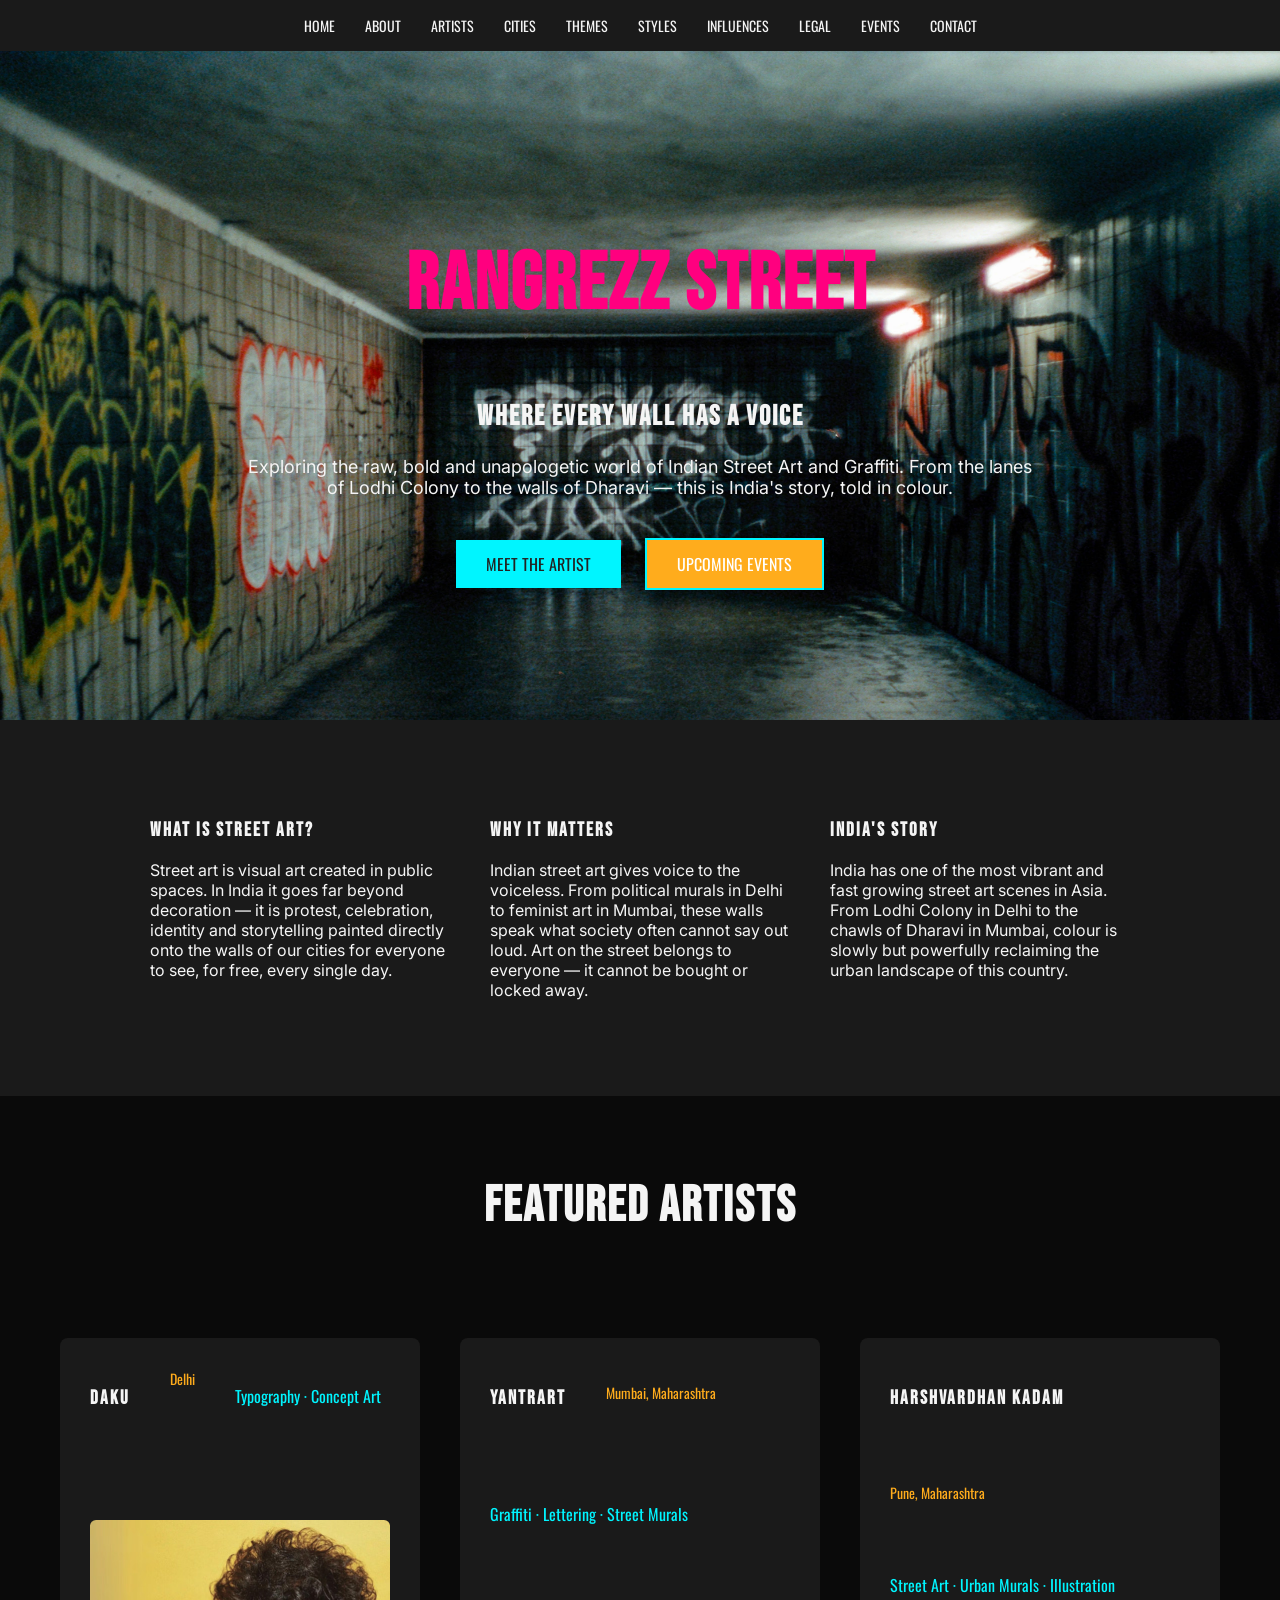
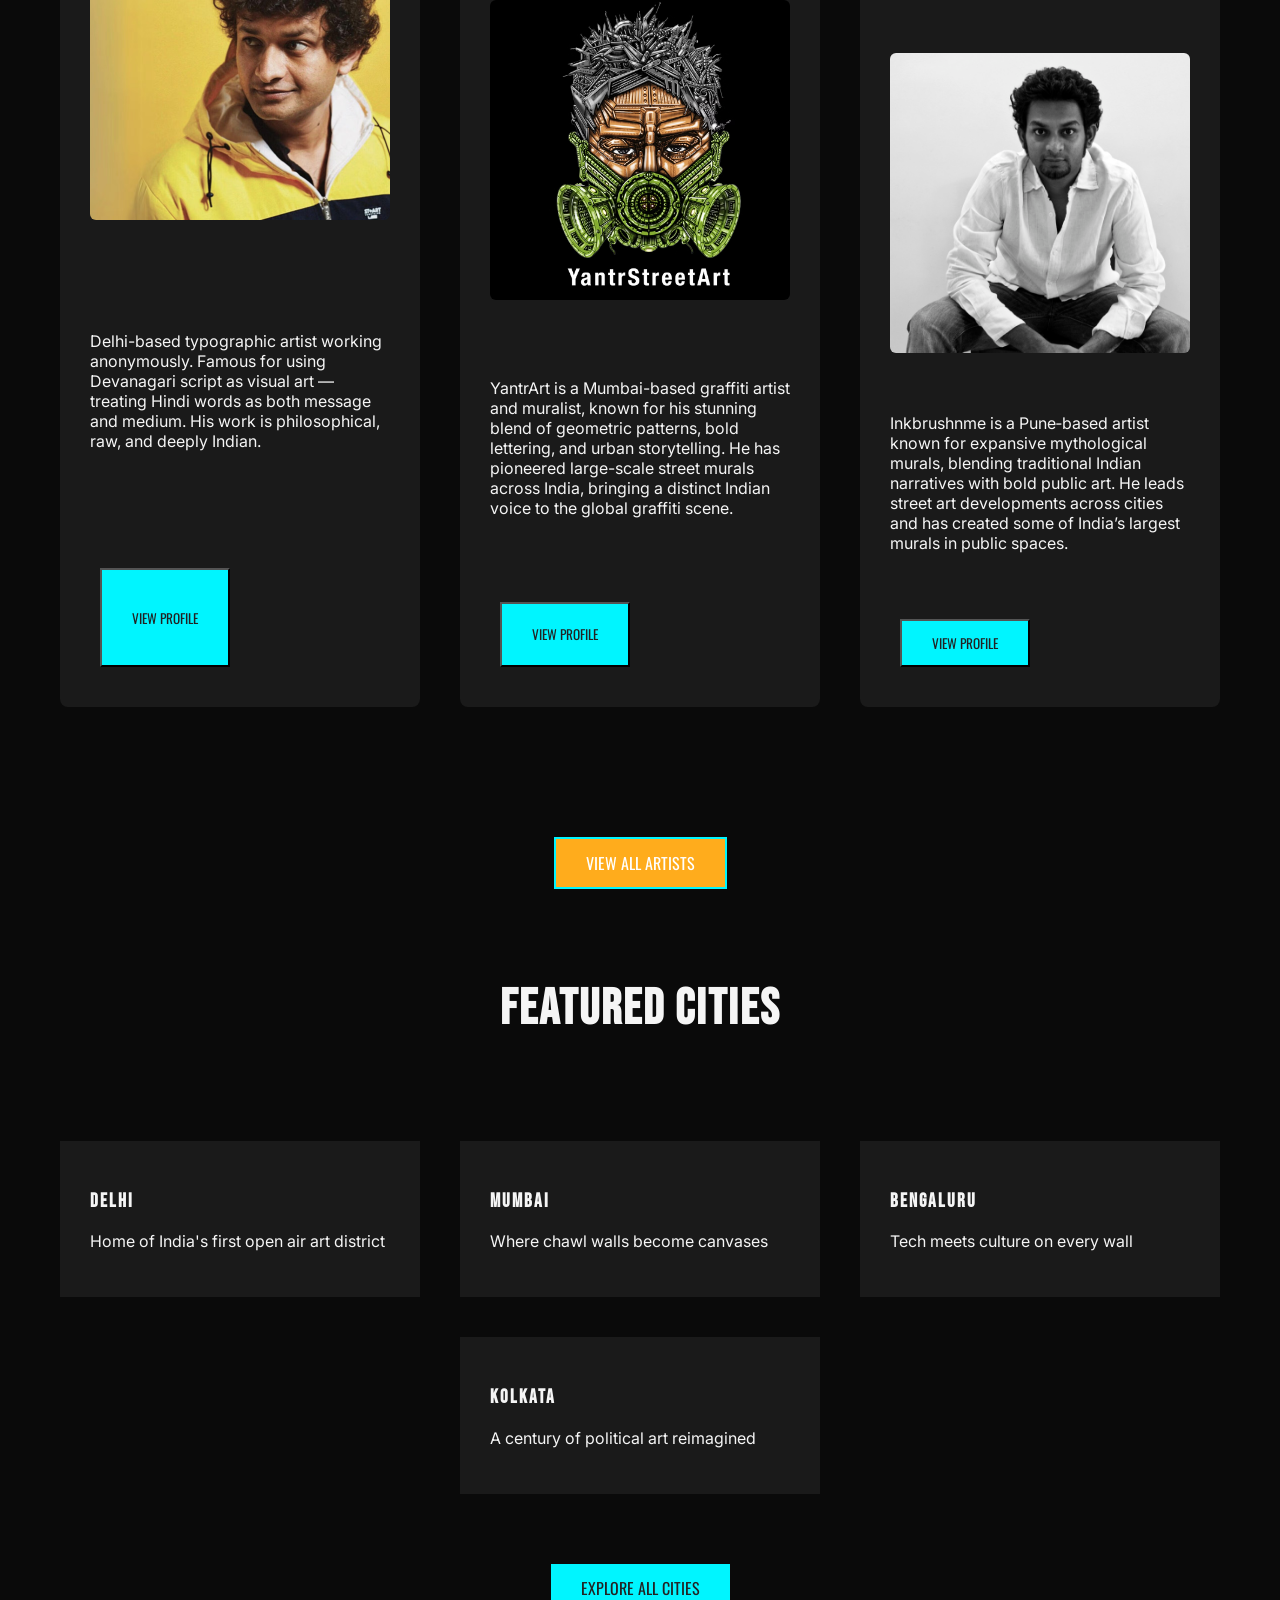
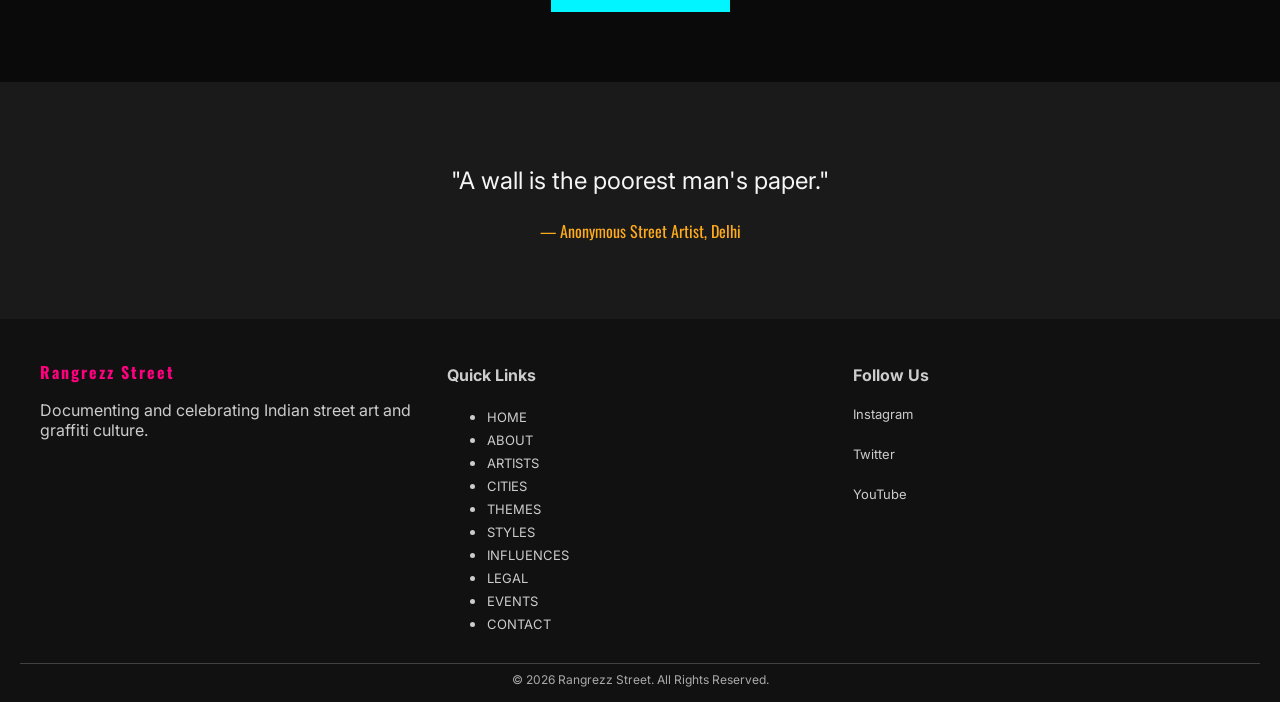
==== index.html @ 134d03ec "Add files via upload" ====
<!DOCTYPE html>
<html lang="en">
<head>
    <meta charset="UTF-8">
    <title>Rangrezz Street</title>
    <meta name="viewport" content="width=device-width, initial-scale=1.0">

    <link href="https://fonts.googleapis.com/css2?family=Bebas+Neue&family=Oswald:wght@400;500;600&family=Inter:wght@300;400;500;600&display=swap" rel="stylesheet">

    <link rel="stylesheet" href="css/style.css">
    <link rel="stylesheet" href="css/index.css">
    <link rel="stylesheet" href="css/artists.css">
    <link rel="stylesheet" href="css/cities.css">



</head>
<body>

 <nav>
           <ul>
            <li><a href="index.html">HOME</a></li>
            <li><a href="about.html">ABOUT</a></li>
            <li><a href="artists.html">ARTISTS</a></li>
            <li><a href="cities.html">CITIES</a></li>
            <li><a href="themes.html">THEMES</a></li>
            <li><a href="styles.html">STYLES</a></li>
            <li><a href="influence.html">INFLUENCES</a></li>
            <li><a href="legal.html">LEGAL</a></li>
            <li><a href="events.html">EVENTS</a></li>
            <li><a href="contact.html">CONTACT</a></li>
           </ul>
    </nav>

    <!-- HERO SECTION -->
    <section class="hero">
        <h1>RANGREZZ STREET</h1>
        <h2>Where Every Wall Has a Voice</h2>
        <p>
            Exploring the raw, bold and unapologetic world of Indian Street Art and Graffiti. 
            From the lanes of Lodhi Colony to the walls of Dharavi — this is India's story, told in colour.
        </p>
        <div class="hero-buttons">
            <a href="artists.html" class="btn-primary">MEET THE ARTIST</a>
            <a href="events.html" class="btn-secondary">UPCOMING EVENTS</a>
        </div>
    </section>

    <!-- INTRODUCTION STRIP -->
    <section class="intro-strip">
        <div class="intro-box">
            <h3>WHAT IS STREET ART?</h3>
            <p>
                Street art is visual art created in public spaces. In India it goes far beyond decoration — it is protest, celebration, identity and storytelling painted directly onto the walls of our cities for everyone to see, for free, every single day.
            </p>
        </div>

        <div class="intro-box">
            <h3>WHY IT MATTERS</h3>
            <p>
                Indian street art gives voice to the voiceless. From political murals in Delhi to feminist art in Mumbai, these walls speak what society often cannot say out loud. Art on the street belongs to everyone — it cannot be bought or locked away.
            </p>
        </div>

        <div class="intro-box">
            <h3>INDIA'S STORY</h3>
            <p>
                India has one of the most vibrant and fast growing street art scenes in Asia. From Lodhi Colony in Delhi to the chawls of Dharavi in Mumbai, colour is slowly but powerfully reclaiming the urban landscape of this country.
            </p>
        </div>
    </section>

    <!-- FEATURED ARTISTS -->
    <section class="featured-artists">
        <h2 class="section-title">FEATURED ARTISTS</h2>

        <div class="card-container">
            <div class="artist-card">
               
                <h3>Daku</h3>
                <span class="tag">Delhi</span>
                <p class="style">Typography · Concept Art</p>
                 <div class="artist-image">
                    <img src="images/home/daku.jpg" alt="">
                </div>
                <p>
                    Delhi-based typographic artist working anonymously. Famous for using Devanagari script as visual art — treating Hindi words as both message and medium. His work is philosophical, raw, and deeply Indian.
                </p>
                <button class="btn-primary " onclick="location.href='artists.html#dk'">VIEW PROFILE</button>
            </div>

          <!-- YantrArt — Featured Artist -->
<div class="artist-card">
    <h3>YantrArt</h3>
    <p class="tag">Mumbai, Maharashtra</p>
    <p class="style">Graffiti · Lettering · Street Murals</p>
    <div class="artist-image">
        <img src="images/home/yantr.jpg" alt="YantrArt">
    </div>
    <p>
        YantrArt is a Mumbai-based graffiti artist and muralist, known for his stunning blend of geometric patterns, bold lettering, and urban storytelling. He has pioneered large-scale street murals across India, bringing a distinct Indian voice to the global graffiti scene.
    </p>
    <button class="btn-primary" onclick="location.href='artists.html#yr'">VIEW PROFILE</button>
</div>

            <!-- Harshvardhan Kadam — Featured Artist -->
            <div class="artist-card">
                <h3>Harshvardhan Kadam</h3>
                <p class="tag">Pune, Maharashtra</p>
                <p class="style">Street Art · Urban Murals · Illustration</p>
                 <div class="artist-image">
                    <img src="images/home/inkbrushme.jpg" alt="inkbrushme">
                </div>
              <p>
                    Inkbrushnme is a Pune‑based artist known for expansive mythological murals, blending traditional Indian narratives with bold public art. He leads street art developments across cities and has created some of India’s largest murals in public spaces.

                    </p>
                <button class="btn-primary" onclick="location.href='artists.html#hk'">VIEW PROFILE</button>
            </div>
        </div>

        <div class="section-button">
            <a href="artists.html" class="btn-secondary " onclick = "">VIEW ALL ARTISTS</a>
        </div>
    </section>

    <!-- FEATURED CITIES -->
    <section class="featured-cities">
        <h2 class="section-title">FEATURED CITIES</h2>

        <div class="card-container">
            <div class="city-card">
                <h3>DELHI</h3>
                <p>Home of India's first open air art district</p>
            </div>

            <div class="city-card">
                <h3>MUMBAI</h3>
                <p>Where chawl walls become canvases</p>
            </div>

            <div class="city-card">
                <h3>BENGALURU</h3>
                <p>Tech meets culture on every wall</p>
            </div>

            <div class="city-card">
                <h3>KOLKATA</h3>
                <p>A century of political art reimagined</p>
            </div>
        </div>

        <div class="section-button">
            <a href="cities.html" class="btn-primary">EXPLORE ALL CITIES</a>
        </div>
    </section>

    <!-- QUOTE SECTION -->
    <section class="quote-section">
        <p class="quote">
            "A wall is the poorest man's paper."
        </p>
        <p class="quote-author">
            — Anonymous Street Artist, Delhi
        </p>
    </section>
<!-- COMMON FOOTER -->
<footer class="site-footer">
    <div class="footer-container">
        <div class="footer-section">
            <h3>Rangrezz Street</h3>
            <p>Documenting and celebrating Indian street art and graffiti culture.</p>
        </div>
        <div class="footer-section">
            <h4>Quick Links</h4>
            <ul>
            <li><a href="index.html">HOME</a></li>
            <li><a href="about.html">ABOUT</a></li>
            <li><a href="artists.html">ARTISTS</a></li>
            <li><a href="cities.html">CITIES</a></li>
            <li><a href="themes.html">THEMES</a></li>
            <li><a href="styles.html">STYLES</a></li>
            <li><a href="influence.html">INFLUENCES</a></li>
            <li><a href="legal.html">LEGAL</a></li>
            <li><a href="events.html">EVENTS</a></li>
            <li><a href="contact.html">CONTACT</a></li>
           </ul>
        </div>
        <div class="footer-section">
            <h4>Follow Us</h4>
            <p>
                <a href="https://instagram.com/RangrezzStreet" target="_blank">Instagram</a><br>
                <a href="https://twitter.com/RangrezzStreet" target="_blank">Twitter</a><br>
                <a href="https://youtube.com" target="_blank">YouTube</a>
            </p>
        </div>
    </div>
    <div class="footer-bottom">
        &copy; 2026 Rangrezz Street. All Rights Reserved.
    </div>
</footer>
<script src="js/main.js"></script>
</body>
</html>
---- css/style.css ----
/* ===============================
   GLOBAL STYLES
================================= */
body {
    margin: 0;
    padding: 0;
    background-color: #0A0A0A;
    color: #F5F5F5;
    font-family: 'Inter', sans-serif;
}

h1, h2, h3 {
    font-family: 'Bebas Neue', sans-serif;
    letter-spacing: 2px;
}

a {
    text-decoration: none;
    color: inherit;
}

/* Navigation (applies to all pages) */
nav {
    background-color: #1A1A1A;
    padding: 15px 0;
}

nav ul {
    display: flex;
    justify-content: center;
    list-style: none;
    margin: 0;
    padding: 0;
}

nav ul li {
    margin: 0 15px;
}

nav ul li a {
    text-decoration: none;
    color: #F5F5F5;
    font-family: 'Oswald', sans-serif;
    font-size: 14px;
}

nav ul li a:hover {
    color: #FF007F;
}

/* Buttons */
.btn-primary,
.btn-secondary {
    font-family: 'Oswald', sans-serif;
    padding: 12px 30px;
    text-decoration: none;
    display: inline-block;
    margin: 10px;
    transition: 0.3s ease;
}

.btn-primary {
    background-color: #FF007F;
    color: #0A0A0A;
}

.btn-primary:hover {
    background-color: #00F5FF;
    color: #0A0A0A;
}

.btn-secondary {
    border: 2px solid #00F5FF;
    color: #00F5FF;
}

.btn-secondary:hover {
    background-color: #00F5FF;
    color: #0A0A0A;
}

/* Sections */
.section {
    padding: 60px 12%;
}

.section h2 {
    font-family: 'Bebas Neue', sans-serif;
    font-size: 38px;
    color: #FFAC1C;
    margin-bottom: 25px;
}

.section p {
    line-height: 1.8;
    margin-bottom: 18px;
}

/* Page Banner / Intro */
.page-banner {
    background-color: #1A1A1A;
    padding: 60px 10%;
    text-align: center;
    border-bottom: 2px solid #FF007F;
}

.page-banner h1 {
    font-family: 'Bebas Neue', sans-serif;
    font-size: 60px;
    color: #FF007F;
    margin: 0;
}

.breadcrumb {
    font-family: 'Oswald', sans-serif;
    color: #00F5FF;
    font-size: 14px;
}

.intro {
    padding: 60px 12%;
    text-align: center;
    font-size: 18px;
    line-height: 1.8;
}


/* Forms */
form {
    display: flex;
    flex-direction: column;
}

label {
    font-family: 'Oswald', sans-serif;
    margin-top: 20px;
    margin-bottom: 5px;
    color: #00F5FF;
}

input, select, textarea {
    padding: 12px;
    background: #1A1A1A;
    border: 1px solid #333;
    color: #F5F5F5;
    font-family: 'Inter', sans-serif;
}

textarea {
    min-height: 120px;
    resize: vertical;
}

input:focus, select:focus, textarea:focus {
    outline: none;
    border: 1px solid #FF007F;
}

.submit-btn {
    margin-top: 30px;
    padding: 15px;
    background: #FF007F;
    border: none;
    color: white;
    font-family: 'Oswald', sans-serif;
    cursor: pointer;
    transition: 0.3s;
}

.submit-btn:hover {
    background: #00F5FF;
    color: #000;
}


/* Utility Classes */
.text-center {
    text-align: center;
}

.mt-20 {
    margin-top: 20px;
}

.mb-20 {
    margin-bottom: 20px;
}

/* FOOTER — COMPACT */
.site-footer {
    background: #111;
    color: #ccc;
    padding: 25px 20px 15px; /* reduced padding */
    font-family: 'Inter', sans-serif;
}

.footer-container {
    display: flex;
    flex-wrap: wrap;
    justify-content: space-between;
    max-width: 1200px;
    margin: 0 auto;
    gap: 20px; /* smaller gap */
}

.footer-section {
    flex: 1;
    min-width: 180px;
}

.footer-section h3 {
    font-family: 'Oswald', sans-serif;
    color: #FF007F;
    margin-bottom: 8px; /* less space */
    font-size: 16px;
}

.footer-section a {
    color: #ccc;
    text-decoration: none;
    font-size: 13px;
    display: block;
    margin-bottom: 4px; /* tighter spacing */
    transition: 0.3s;
}

.footer-section a:hover {
    color: #00F5FF;
}

.footer-bottom {
    text-align: center;
    margin-top: 15px; /* smaller gap */
    border-top: 1px solid rgba(255,255,255,0.2);
    padding-top: 8px; /* reduced padding */
    font-size: 12px;
    color: #aaa;
}

/* Responsive */
@media (max-width: 768px) {
    .footer-container {
        flex-direction: column;
        align-items: center;
        text-align: center;
    }
    .footer-section {
        margin-bottom: 10px;
    }
}
---- css/index.css ----
/* HERO */

.hero {
    background-image: url("../images/home/hero.jpg");
    background-size: cover; 
    background-repeat: no-repeat; 
    text-align: center;
    padding: 120px 20px;
}

.hero h1 {
    font-size: 80px;
    color: #FF007F;
}

.hero h2 {
    font-size: 28px;
    margin-top: 10px;
}

.hero p {
    max-width: 800px;
    margin: 20px auto;
    font-size: 18px;
}

.hero-buttons {
    margin-top: 30px;
}

/* Call to action */
.cta {
    text-align: center;
    padding-bottom: 80px;
}
.cta .btn {
    display: inline-block;
    margin: 10px;
    padding: 12px 30px;
    border-radius: 50px;
    font-family: 'Oswald', sans-serif;
    text-decoration: none;
    transition: all 0.3s ease;
}
.btn-primary {
    background: #00F5FF;
    color: #222;
}
.btn-primary:hover {
    background: #00cfcf;
}
.btn-secondary {
    background: #FFAC1C;
    color: #fff;
}
.btn-secondary:hover {
    background: #e69500;
}

/* INTRO STRIP */

.intro-strip {
    display: flex;
    justify-content: center;
    padding: 60px 20px;
    background-color: #1A1A1A;
    flex-wrap: wrap;
}

.intro-box {
    width: 300px;
    margin: 20px;
}

/* CARDS */

.card-container {
    display: flex;
    justify-content: center;
    flex-wrap: wrap;
    padding: 40px 20px;
}

.artist-card,
.city-card {
    background-color: #1A1A1A;
    padding: 30px;
    margin: 20px;
    width: 300px;
}
.artist-image-container {
    width: 100%;      
    height: 300px;     
    overflow: hidden;  
}

.artist-image-container img {
    width: 100%;      
    height: 100%;     
    object-fit: cover; 
}

.tag {
    color: #FFAC1C;
    font-family: 'Oswald', sans-serif;
    font-size: 14px;
}

.style {
    color: #00F5FF;
    font-family: 'Oswald', sans-serif;
}

.section-title {
    text-align: center;
    font-size: 50px;
    margin-top: 80px;
}

.section-button {
    text-align: center;
    margin-bottom: 60px;
}

/* QUOTE */

.quote-section {
    background-color: #1A1A1A;
    text-align: center;
    padding: 60px 20px;
}

.quote {
    font-size: 24px;
}

.quote-author {
    color: #FFAC1C;
    font-family: 'Oswald', sans-serif;
}
/* Responsive */
@media (max-width: 768px) {
    .mission-cards, .info-cards {
        flex-direction: column;
        align-items: center;
    }
}
---- css/artists.css ----
/* ===============================
   ARTISTS PAGE
==================================*/

.artists-intro {
    text-align: center;
    padding: 40px 0;
    font-family: 'Inter', sans-serif;
    font-size: 18px;
}

.artists-section {
    padding: 60px 0;
}

.artist-card {
    display: flex;
    flex-wrap: wrap;
    gap: 40px;
    margin-bottom: 80px;
    background-color: #1A1A1A;
    padding: 30px;
    border-radius: 8px;
    transition: 0.3s ease;
}

.artist-card:hover {
    transform: translateY(-5px);
    border: 1px solid #FF007F;
}

.artist-image img {
    width: 300px;
    height: 300px;
    object-fit: cover;
    border-radius: 6px;
}

.artist-content {
    flex: 1;
}

.artist-content h2 {
    font-family: 'Bebas Neue', sans-serif;
    font-size: 40px;
}

.city-tag {
    display: inline-block;
    background-color: #FFAC1C;
    color: #0A0A0A;
    padding: 4px 10px;
    margin: 10px 0;
    font-family: 'Oswald', sans-serif;
    font-size: 14px;
}

.style-tags span {
    display: inline-block;
    background-color: #0A0A0A;
    border: 1px solid #00F5FF;
    padding: 4px 10px;
    margin-right: 8px;
    margin-bottom: 10px;
    font-family: 'Oswald', sans-serif;
    font-size: 13px;
}

.artist-content p {
    font-family: 'Inter', sans-serif;
    line-height: 1.7;
    margin: 20px 0;
}

.artist-content h4 {
    font-family: 'Oswald', sans-serif;
    margin-bottom: 10px;
}

.artist-content ul {
    font-family: 'Inter', sans-serif;
    padding-left: 20px;
}

.artist-content ul li {
    margin-bottom: 8px;
}
---- css/cities.css ----
.cities-intro {
    text-align: center;
    padding: 40px 0;
    font-family: 'Inter', sans-serif;
}

.city-image {
    width: 100%;          
    overflow: hidden;  
}

.city-image img {
    width: 100%;      
    height: 100%;     
    object-fit: cover; 
}

.tab-buttons {
    display: flex;
    justify-content: center;
    flex-wrap: wrap;
    gap: 15px;
    margin-bottom: 40px;
}

.tab-btn {
    background-color: #1A1A1A;
    color: #F5F5F5;
    border: 1px solid #00F5FF;
    padding: 10px 20px;
    font-family: 'Oswald', sans-serif;
    cursor: pointer;
    transition: 0.3s ease;
}

.tab-btn:hover {
    background-color: #FF007F;
    border-color: #FF007F;
}

.tab-btn.active {
    background-color: #FF007F;
    border-color: #FF007F;
}

.tab-content {
    display: none;
    background-color: #1A1A1A;
    padding: 40px;
    border-radius: 8px;
}

.tab-content.active {
    display: block;
}

.tab-content h2 {
    font-family: 'Bebas Neue', sans-serif;
    font-size: 36px;
    margin-bottom: 20px;
}

.tab-content h3,
.tab-content h4 {
    font-family: 'Oswald', sans-serif;
    margin-top: 20px;
}

.tab-content p,
.tab-content ul {
    font-family: 'Inter', sans-serif;
    margin-top: 10px;
}

.tab-content ul {
    padding-left: 20px;
}
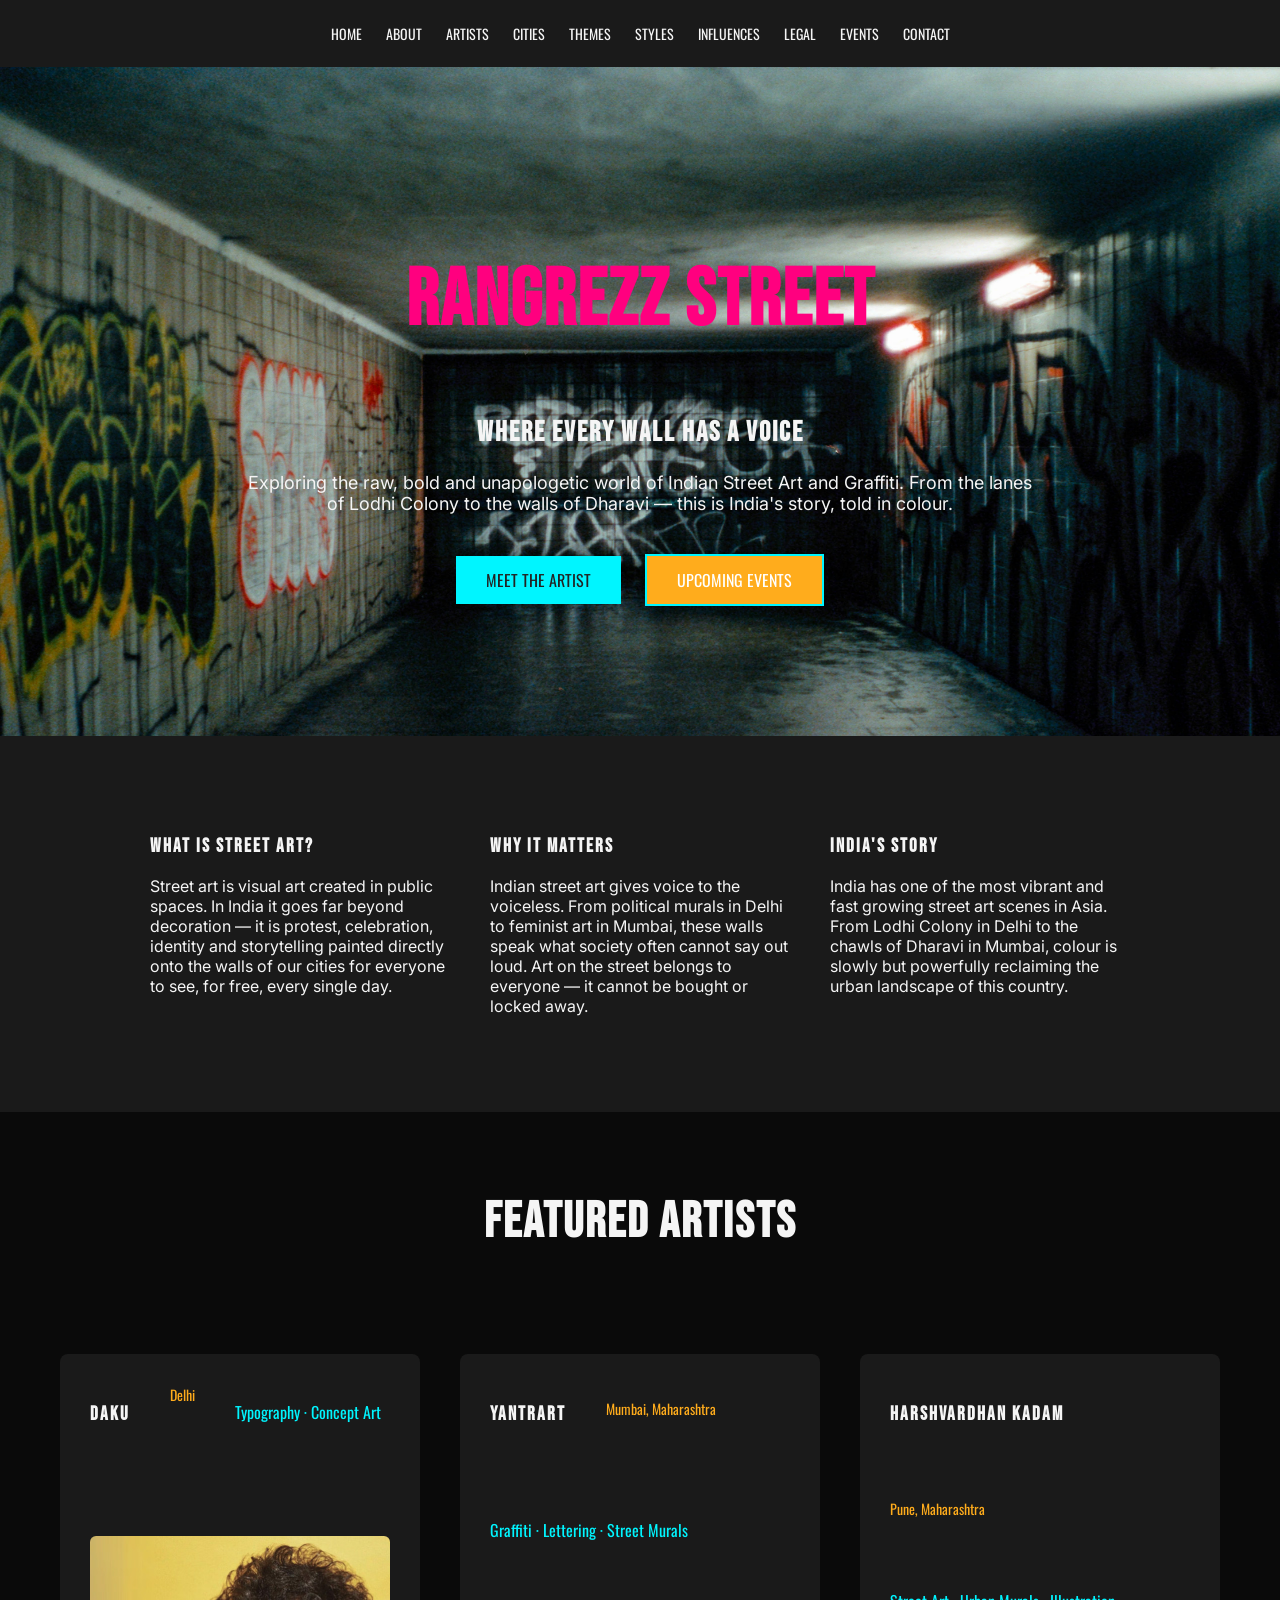
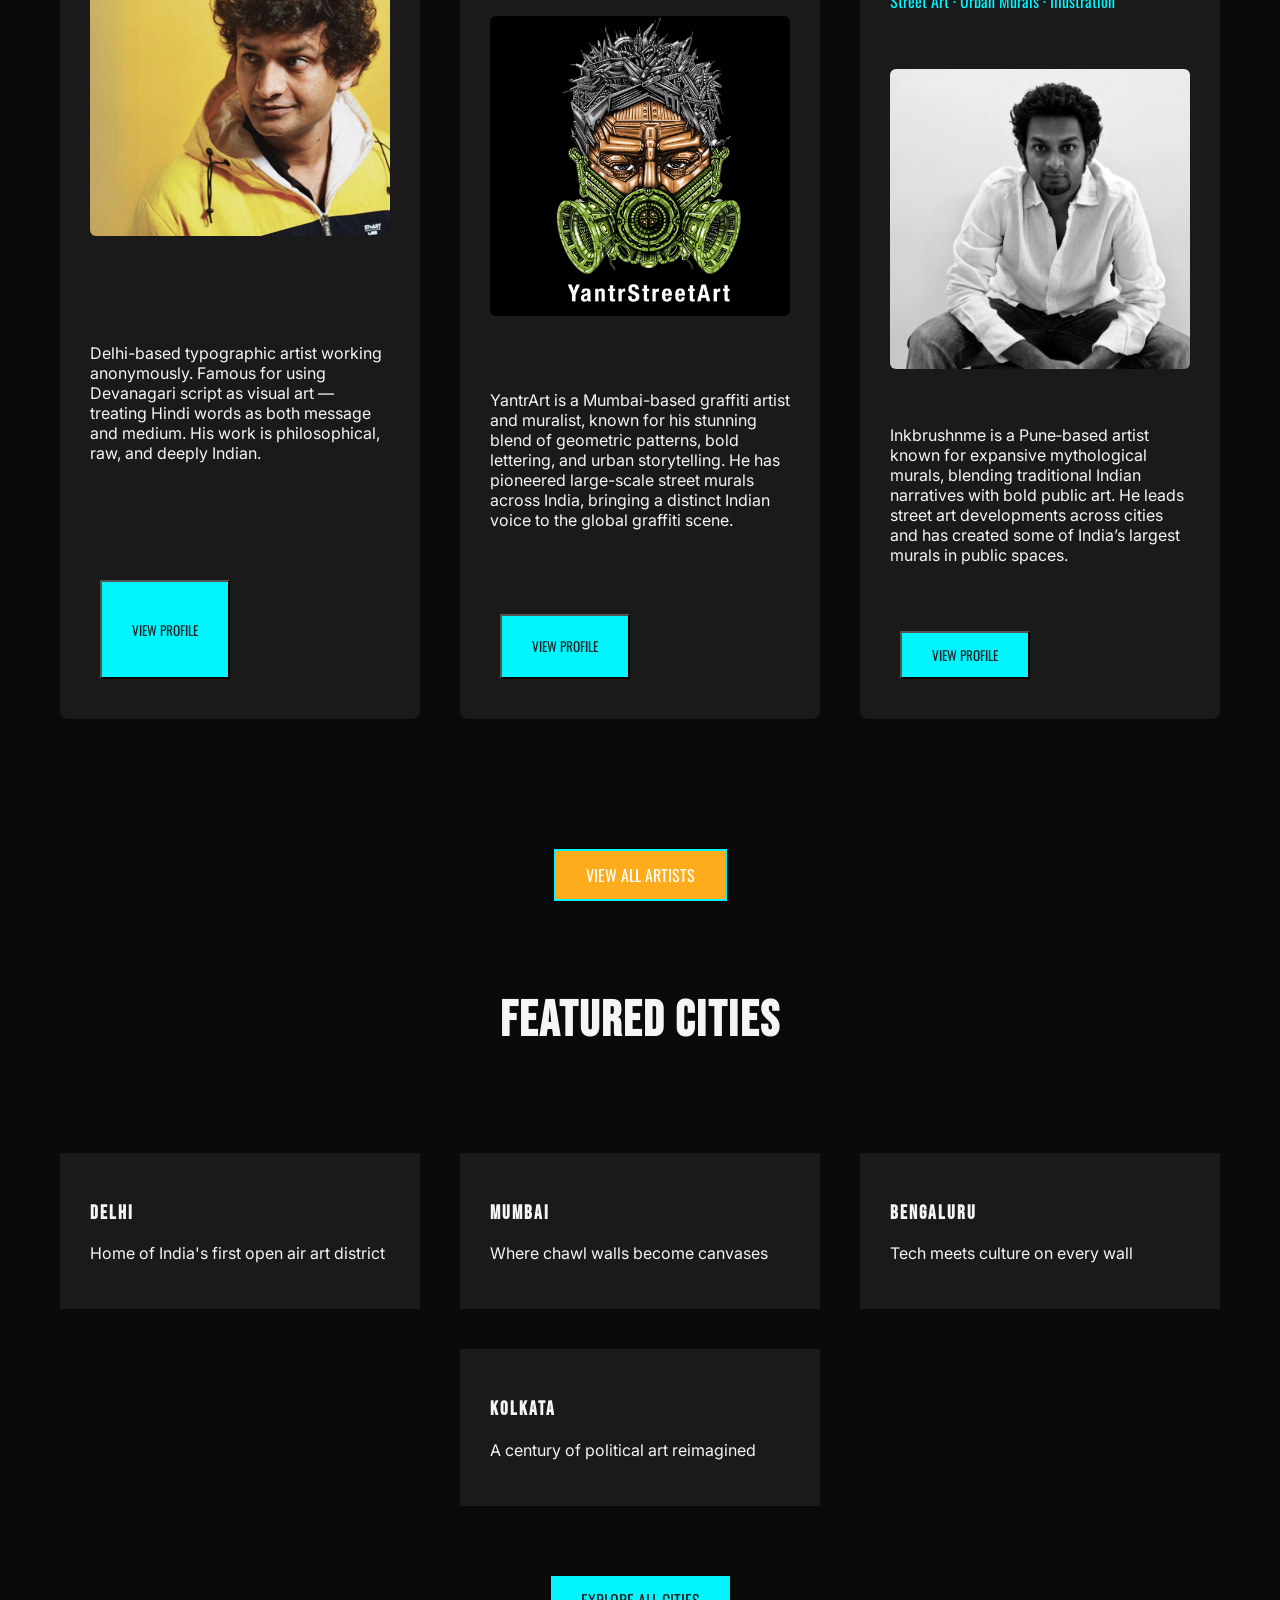
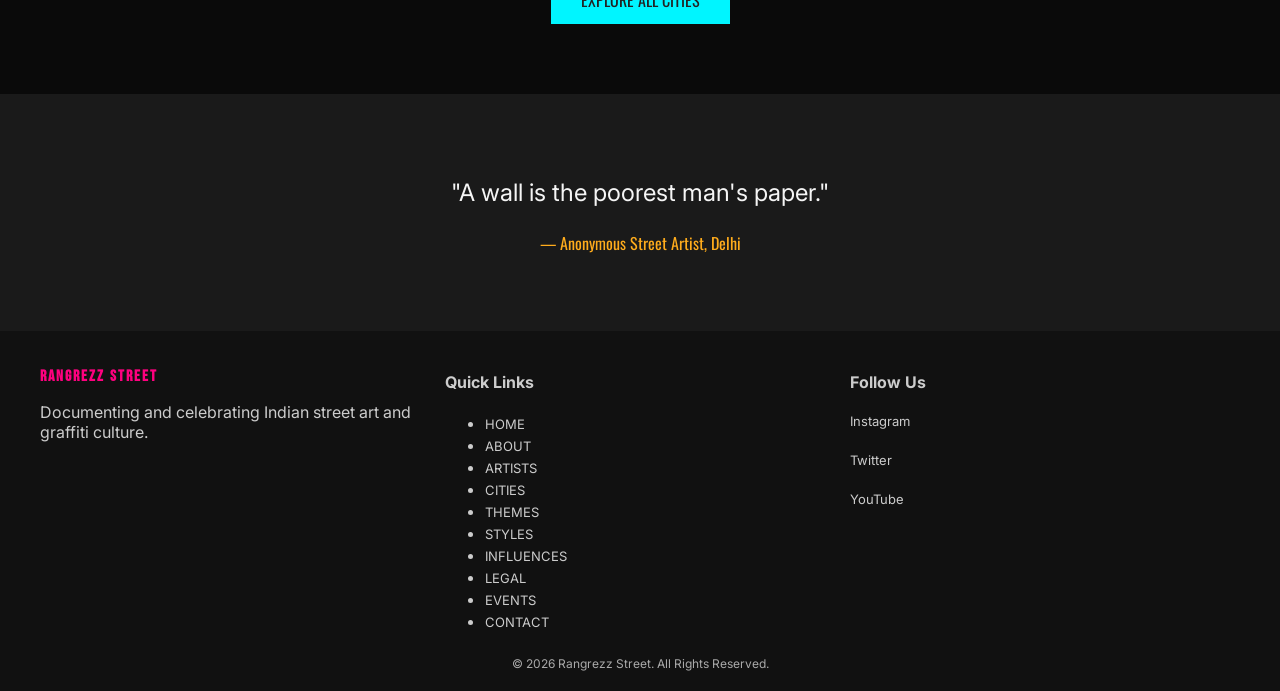
==== commit 4a98a711: "Update index.html" ====
--- a/index.html
+++ b/index.html
@@ -201,4 +201,4 @@
 </footer>
 <script src="js/main.js"></script>
 </body>
-</html>+</html>
--- a/css/style.css
+++ b/css/style.css
@@ -9,6 +9,13 @@
     font-family: 'Inter', sans-serif;
 }
 
+/* FIX: images responsive */
+img {
+    max-width: 100%;
+    height: auto;
+    display: block;
+}
+
 h1, h2, h3 {
     font-family: 'Bebas Neue', sans-serif;
     letter-spacing: 2px;
@@ -19,7 +26,9 @@
     color: inherit;
 }
 
-/* Navigation (applies to all pages) */
+/* ===============================
+   NAVIGATION
+================================= */
 nav {
     background-color: #1A1A1A;
     padding: 15px 0;
@@ -28,17 +37,17 @@
 nav ul {
     display: flex;
     justify-content: center;
+    flex-wrap: wrap; /* FIX for responsiveness */
     list-style: none;
     margin: 0;
     padding: 0;
 }
 
 nav ul li {
-    margin: 0 15px;
+    margin: 8px 12px;
 }
 
 nav ul li a {
-    text-decoration: none;
     color: #F5F5F5;
     font-family: 'Oswald', sans-serif;
     font-size: 14px;
@@ -48,12 +57,13 @@
     color: #FF007F;
 }
 
-/* Buttons */
+/* ===============================
+   BUTTONS
+================================= */
 .btn-primary,
 .btn-secondary {
     font-family: 'Oswald', sans-serif;
     padding: 12px 30px;
-    text-decoration: none;
     display: inline-block;
     margin: 10px;
     transition: 0.3s ease;
@@ -66,7 +76,6 @@
 
 .btn-primary:hover {
     background-color: #00F5FF;
-    color: #0A0A0A;
 }
 
 .btn-secondary {
@@ -79,16 +88,18 @@
     color: #0A0A0A;
 }
 
-/* Sections */
+/* ===============================
+   SECTIONS
+================================= */
 .section {
-    padding: 60px 12%;
+    padding: 60px 10%;
 }
 
 .section h2 {
-    font-family: 'Bebas Neue', sans-serif;
     font-size: 38px;
     color: #FFAC1C;
     margin-bottom: 25px;
+    text-align: center;
 }
 
 .section p {
@@ -96,7 +107,9 @@
     margin-bottom: 18px;
 }
 
-/* Page Banner / Intro */
+/* ===============================
+   PAGE BANNER
+================================= */
 .page-banner {
     background-color: #1A1A1A;
     padding: 60px 10%;
@@ -105,7 +118,6 @@
 }
 
 .page-banner h1 {
-    font-family: 'Bebas Neue', sans-serif;
     font-size: 60px;
     color: #FF007F;
     margin: 0;
@@ -117,15 +129,19 @@
     font-size: 14px;
 }
 
+/* ===============================
+   INTRO
+================================= */
 .intro {
-    padding: 60px 12%;
+    padding: 50px 10%;
     text-align: center;
     font-size: 18px;
     line-height: 1.8;
 }
 
-
-/* Forms */
+/* ===============================
+   FORMS
+================================= */
 form {
     display: flex;
     flex-direction: column;
@@ -133,8 +149,7 @@
 
 label {
     font-family: 'Oswald', sans-serif;
-    margin-top: 20px;
-    margin-bottom: 5px;
+    margin-top: 15px;
     color: #00F5FF;
 }
 
@@ -143,12 +158,10 @@
     background: #1A1A1A;
     border: 1px solid #333;
     color: #F5F5F5;
-    font-family: 'Inter', sans-serif;
 }
 
 textarea {
     min-height: 120px;
-    resize: vertical;
 }
 
 input:focus, select:focus, textarea:focus {
@@ -157,14 +170,11 @@
 }
 
 .submit-btn {
-    margin-top: 30px;
-    padding: 15px;
+    margin-top: 20px;
+    padding: 14px;
     background: #FF007F;
     border: none;
-    color: white;
-    font-family: 'Oswald', sans-serif;
     cursor: pointer;
-    transition: 0.3s;
 }
 
 .submit-btn:hover {
@@ -172,26 +182,13 @@
     color: #000;
 }
 
-
-/* Utility Classes */
-.text-center {
-    text-align: center;
-}
-
-.mt-20 {
-    margin-top: 20px;
-}
-
-.mb-20 {
-    margin-bottom: 20px;
-}
-
-/* FOOTER — COMPACT */
+/* ===============================
+   FOOTER
+================================= */
 .site-footer {
     background: #111;
     color: #ccc;
-    padding: 25px 20px 15px; /* reduced padding */
-    font-family: 'Inter', sans-serif;
+    padding: 20px;
 }
 
 .footer-container {
@@ -199,8 +196,8 @@
     flex-wrap: wrap;
     justify-content: space-between;
     max-width: 1200px;
-    margin: 0 auto;
-    gap: 20px; /* smaller gap */
+    margin: auto;
+    gap: 15px;
 }
 
 .footer-section {
@@ -209,19 +206,15 @@
 }
 
 .footer-section h3 {
-    font-family: 'Oswald', sans-serif;
     color: #FF007F;
-    margin-bottom: 8px; /* less space */
     font-size: 16px;
+    margin-bottom: 6px;
 }
 
 .footer-section a {
-    color: #ccc;
-    text-decoration: none;
     font-size: 13px;
+    margin-bottom: 3px;
     display: block;
-    margin-bottom: 4px; /* tighter spacing */
-    transition: 0.3s;
 }
 
 .footer-section a:hover {
@@ -230,21 +223,30 @@
 
 .footer-bottom {
     text-align: center;
-    margin-top: 15px; /* smaller gap */
-    border-top: 1px solid rgba(255,255,255,0.2);
-    padding-top: 8px; /* reduced padding */
+    margin-top: 10px;
     font-size: 12px;
     color: #aaa;
 }
 
-/* Responsive */
+/* ===============================
+   RESPONSIVE
+================================= */
 @media (max-width: 768px) {
+
+    .section {
+        padding: 40px 20px;
+    }
+
+    .page-banner h1 {
+        font-size: 36px;
+    }
+
+    nav ul {
+        flex-direction: column;
+    }
+
     .footer-container {
         flex-direction: column;
-        align-items: center;
         text-align: center;
     }
-    .footer-section {
-        margin-bottom: 10px;
-    }
-}+}
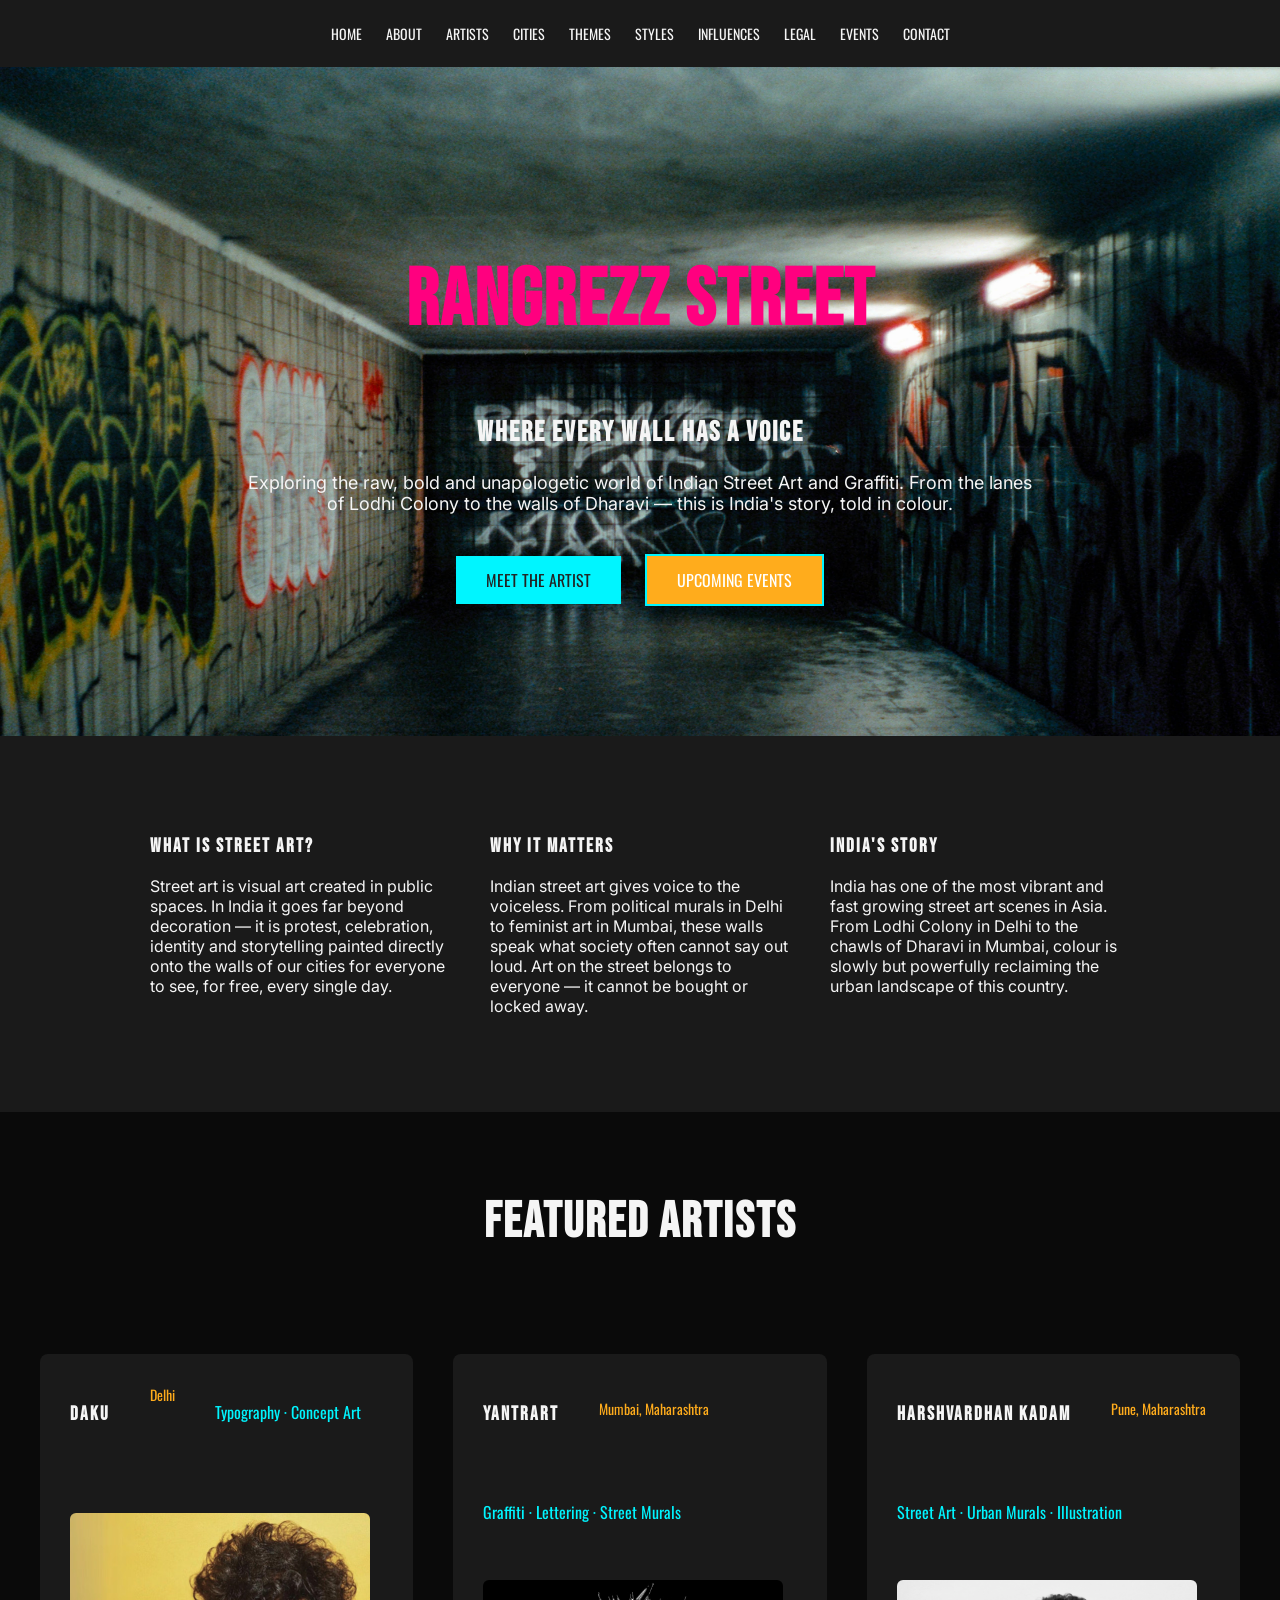
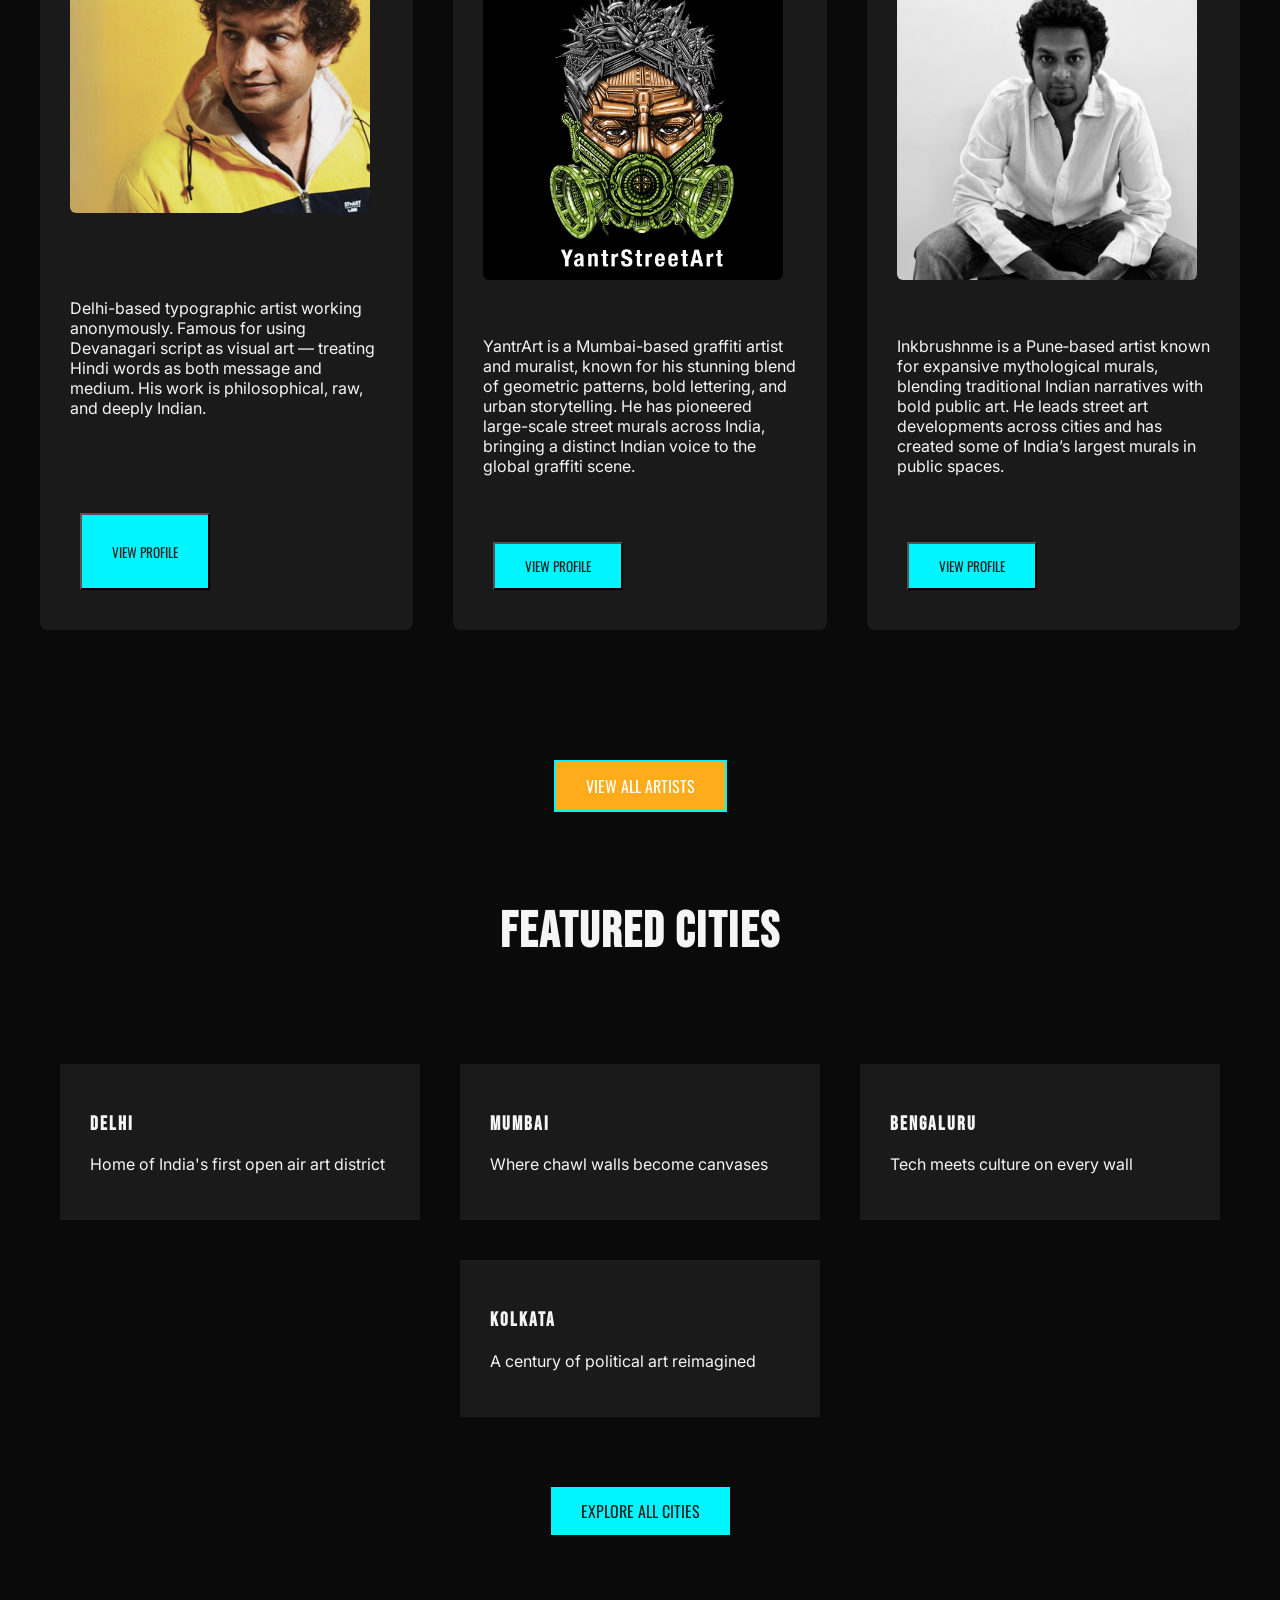
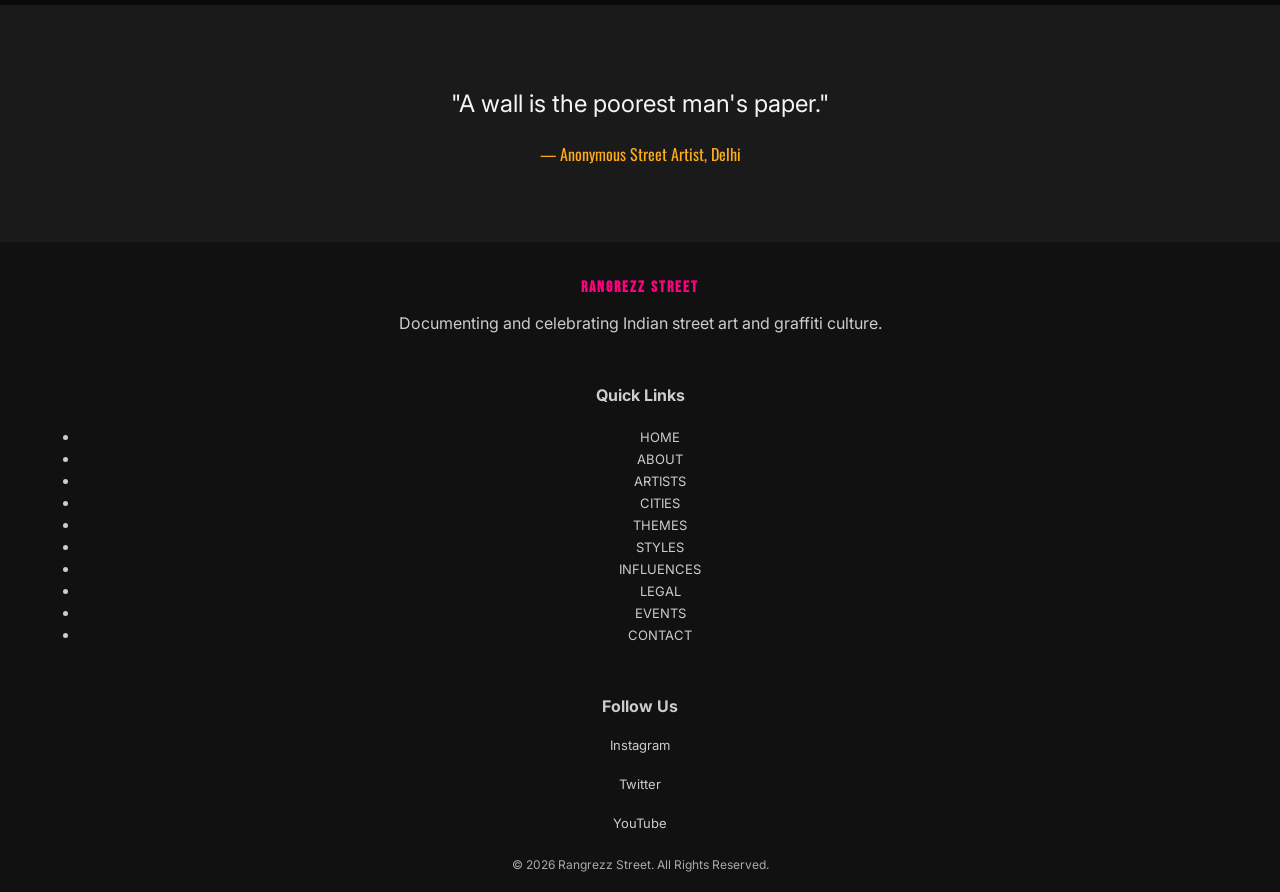
==== commit bf2fb502: "Update index.html" ====
--- a/index.html
+++ b/index.html
@@ -1,4 +1,4 @@
-<!DOCTYPE html>
+<!DOCTYPE htmL>
 <html lang="en">
 <head>
     <meta charset="UTF-8">
--- a/css/style.css
+++ b/css/style.css
@@ -9,7 +9,7 @@
     font-family: 'Inter', sans-serif;
 }
 
-/* FIX: images responsive */
+/* Images responsive */
 img {
     max-width: 100%;
     height: auto;
@@ -37,7 +37,7 @@
 nav ul {
     display: flex;
     justify-content: center;
-    flex-wrap: wrap; /* FIX for responsiveness */
+    flex-wrap: wrap;
     list-style: none;
     margin: 0;
     padding: 0;
@@ -140,6 +140,34 @@
 }
 
 /* ===============================
+   FLEX LAYOUTS (ALL PAGES)
+================================= */
+.cards,
+.artist-container,
+.events-container,
+.mission-cards,
+.info-cards,
+.styles-grid,
+.cities-grid,
+.themes-grid {
+    display: flex;
+    flex-wrap: wrap;
+    gap: 20px;
+    justify-content: center;
+}
+
+/* Cards */
+.card,
+.artist-card,
+.event-card,
+.style-card,
+.theme-card,
+.info-card {
+    flex: 1 1 280px;
+    max-width: 350px;
+}
+
+/* ===============================
    FORMS
 ================================= */
 form {
@@ -229,24 +257,77 @@
 }
 
 /* ===============================
-   RESPONSIVE
+   RESPONSIVE (SIMPLE & CLEAN)
 ================================= */
 @media (max-width: 768px) {
-
+    /* NAVBAR STACK */
+    nav {
+        padding: 10px;
+    }
+    nav ul {
+        flex-direction: row; /* NOT column */
+        flex-wrap: wrap;
+        justify-content: center;
+        gap: 8px;
+    }
+    nav ul li {
+        margin: 0;
+    }
+    nav ul li a {
+        display: block;
+        padding: 6px 12px;
+        font-size: 12px;
+        border: 1px solid #333;
+        border-radius: 20px;
+        background: #111;
+        transition: 0.3s;
+    }
+    nav ul li a:hover {
+        background: #FF007F;
+        color: #000;
+    }
+}
+
+    /* TEXT */
+    .page-banner h1 {
+        font-size: 32px;
+    }
+
+    .section h2 {
+        font-size: 26px;
+    }
+
+    .intro {
+        font-size: 16px;
+        padding: 30px 15px;
+    }
+
+    /* SECTIONS */
     .section {
-        padding: 40px 20px;
-    }
-
-    .page-banner h1 {
-        font-size: 36px;
-    }
-
-    nav ul {
+        padding: 40px 15px;
+    }
+    /* CARDS FULL WIDTH */
+    .card,
+    .artist-card,
+    .event-card,
+    .style-card,
+    .theme-card,
+    .info-card {
+        max-width: 100%;
+    }
+
+    /* STACK LAYOUTS */
+    .cards,
+    .artist-container,
+    .events-container,
+    .mission-cards,
+    .info-cards {
         flex-direction: column;
-    }
-
+        align-items: center;
+    }
+
+    /* FOOTER */
     .footer-container {
         flex-direction: column;
         text-align: center;
     }
-}
